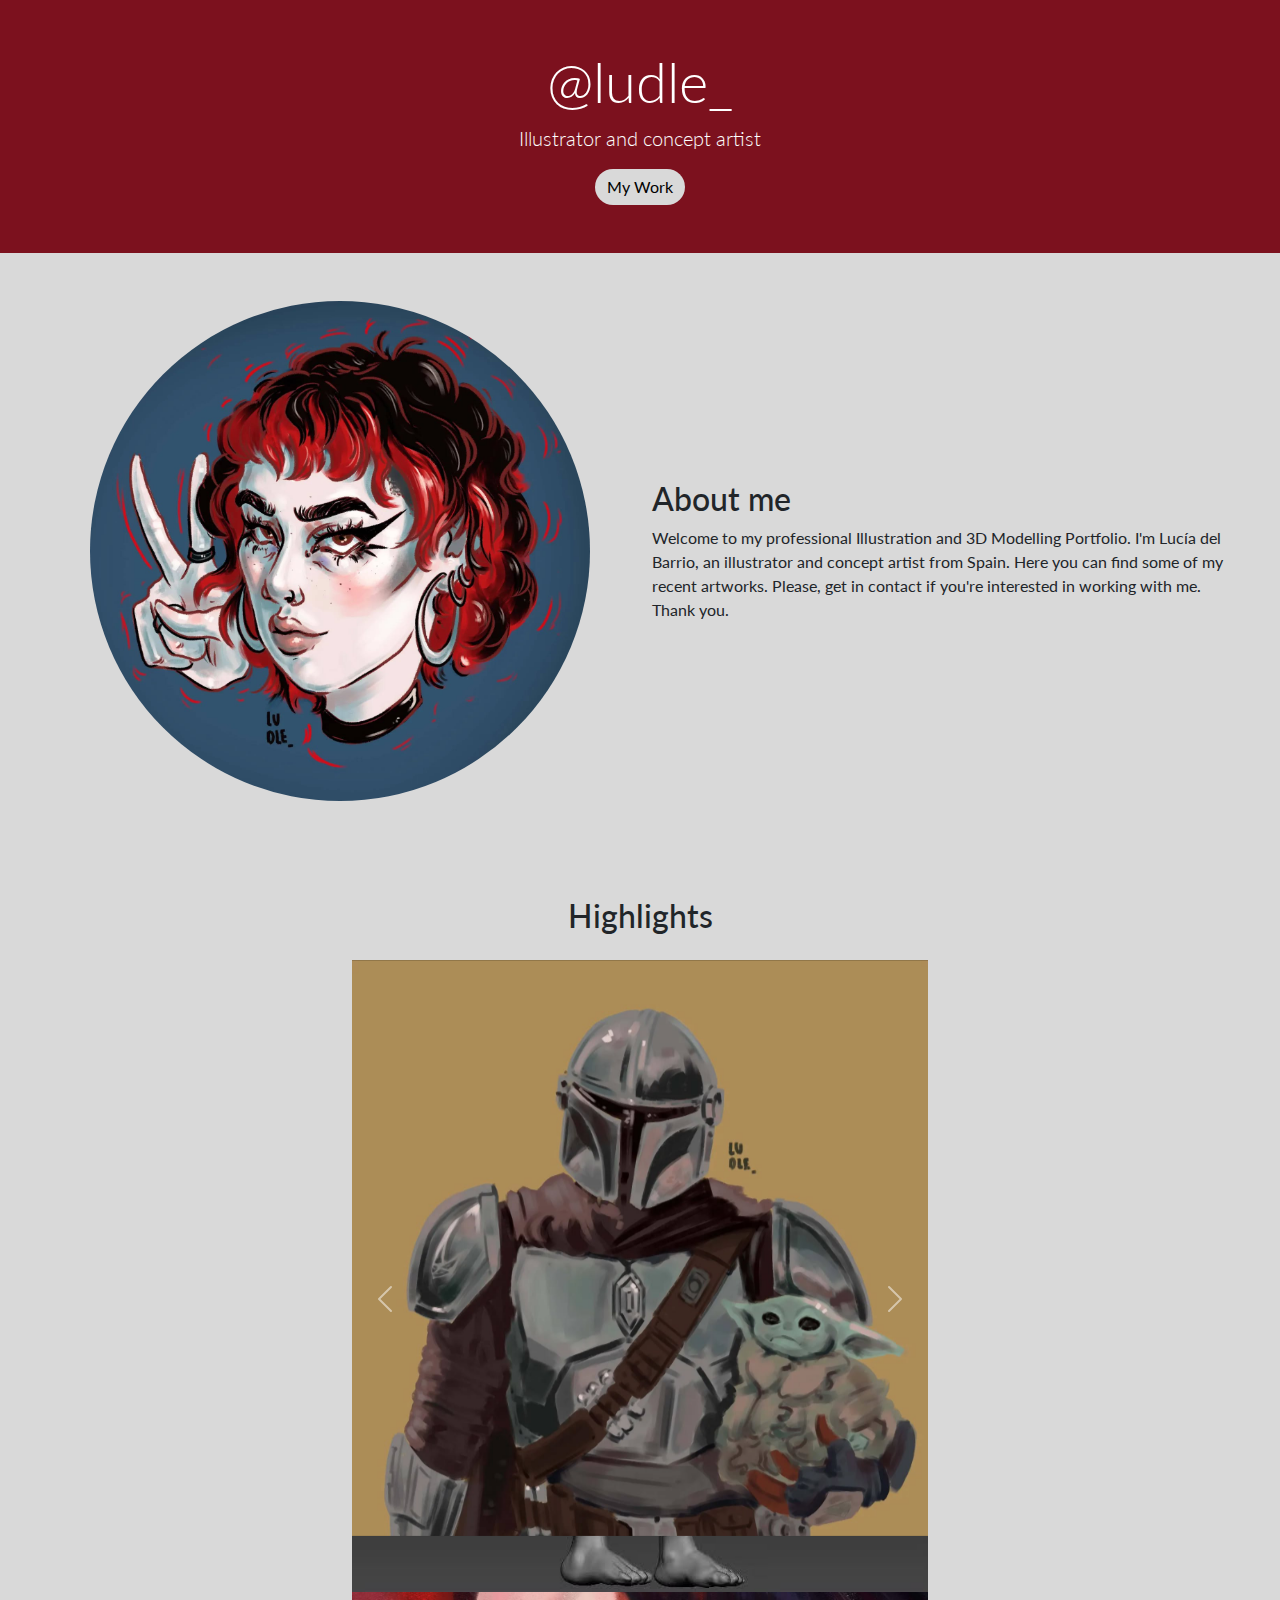
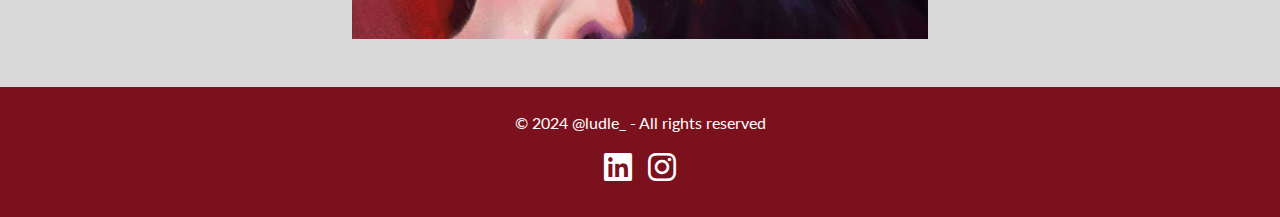
==== Ejercicio Bootstrap/index.html @ d41d49ed "Add files via upload" ====
<!DOCTYPE html>
<html lang="es">
  <head>
    <meta charset="UTF-8" />
    <meta name="viewport" content="width=device-width, initial-scale=1.0" />
    <link
      href="https://cdn.jsdelivr.net/npm/bootstrap@5.3.3/dist/css/bootstrap.min.css"
      rel="stylesheet"
      integrity="sha384-QWTKZyjpPEjISv5WaRU9OFeRpok6YctnYmDr5pNlyT2bRjXh0JMhjY6hW+ALEwIH"
      crossorigin="anonymous"
    />
    <link href="https://cdn.jsdelivr.net/npm/bootstrap@5.3.0/dist/css/bootstrap.min.css" rel="stylesheet">
    <script src="https://cdn.jsdelivr.net/npm/bootstrap@5.3.0/dist/js/bootstrap.bundle.min.js"></script>
    <link rel="preconnect" href="https://fonts.googleapis.com">
    <link rel="preconnect" href="https://fonts.gstatic.com" crossorigin>
    <link href="https://fonts.googleapis.com/css2?family=Kantumruy+Pro:ital,wght@0,100..700;1,100..700&family=Lato:ital,wght@0,100;0,300;0,400;0,700;0,900;1,100;1,300;1,400;1,700;1,900&family=Noto+Sans:ital,wght@0,100..900;1,100..900&family=Pacifico&display=swap" rel="stylesheet">
    <link href="https://cdnjs.cloudflare.com/ajax/libs/font-awesome/6.0.0-beta3/css/all.min.css" rel="stylesheet">
    <link rel="stylesheet" href="./styles/home.css" />
    <link rel="stylesheet" href="./styles/general.css" />
    <title>Portfolio</title>
  </head>
  <body class="body">

    <header class="color-primary font-white text-center py-5">
      <div class="container content-max">
        <h1 class="display-4">@ludle_ </h1>
        <p class="lead">Illustrator and concept artist</p>
        <a href="https://luciadelbarrio08.wixsite.com/website" class="btn btn-primary" role="button" target="_blank" rel="noopener noreferrer">My Work</a>
      </div>
    </header>

    <section class="color-secondary py-5" id="about">
        <div class="container content-max">
          <div class="row align-items-center">
            <div class="col-md-6 col-12 text-center">
              <img src="./images/icon.jpeg" class="rounded-circle img-fluid" alt="Foto de perfil estilo caricatura del artista">
            </div>
            <div class="col-md-6 col-12 mt-3">
              <h2>About me</h2>
              <p>Welcome to my professional Illustration and 3D Modelling Portfolio. I'm Lucía del Barrio, an illustrator and concept artist from Spain. Here you can find some of my recent artworks. Please, get in contact if you're interested in working with me. Thank you.</p>
            </div>
          </div>
        </div>
      </section>
    

      <section class="color-secondary py-5" id="projects">
        <div class="container content-max">
          <h2 class="text-center mb-4">Highlights</h2>
          <div class="row justify-content-center">
                <div id="carouselExample" class="carousel slide col-md-6 col-12">
                    <div class="carousel-inner">
                      <div class="carousel-item active">
                        <img src="./images/example1.jpg" class="d-block w-100" alt="Retrato realista tipo gótico de Vanessa Hudgens">
                      </div>
                      <div class="carousel-item active">
                        <img src="./images/example2.jpeg" class="d-block w-100" alt="Renderizado de orco para ejemplo de modelo 3D">
                      </div>
                      <div class="carousel-item active">
                        <img src="./images/example3.jpeg" class="d-block w-100" alt="Caricatura de El Mandaloriano y Grogu">
                      </div>
                    </div>
                    <button class="carousel-control-prev" type="button" data-bs-target="#carouselExample" data-bs-slide="prev">
                      <span class="carousel-control-prev-icon" aria-hidden="true"></span>
                      <span class="visually-hidden">Previous</span>
                    </button>
                    <button class="carousel-control-next" type="button" data-bs-target="#carouselExample" data-bs-slide="next">
                      <span class="carousel-control-next-icon" aria-hidden="true"></span>
                      <span class="visually-hidden">Next</span>
                    </button>
                  </div>
        </div>
      </section>

      <footer class="color-primary font-white text-center py-4">
        <div class="container">
          <p>© 2024 @ludle_ - All rights reserved</p>
          <div class="d-flex justify-content-center gap-3">
            <a href="https://www.linkedin.com/in/lucia-del-barrio-0894471b3/" class="social text-white mb-2" target="_blank" rel="noopener noreferrer">
                <i class="fab fa-linkedin fa-2x"></i>
            </a>
            <a href="https://www.instagram.com/ludle_/" class="social text-white" target="_blank" rel="noopener noreferrer">
                <i class="fab fa-instagram fa-2x"></i>
            </a>
            </div>
        </div>
      </footer>
      

  </body>
</html>
---- Ejercicio Bootstrap/styles/home.css ----
.btn-primary {
    background-color: #D9D9D9;
    color: black;
    border: none;
    border-width: .2rem;
    border-radius: 2rem;  
    cursor: pointer; 
    transition: background-color 0.3s ease;
}
.btn-primary:hover{
    background-color: #bfbfbf;
}
.img-fluid {
    width: 31.25rem;
    height: auto;
}
.carousel-inner img {
    height: auto; 
    object-fit: cover;
  }
---- Ejercicio Bootstrap/styles/general.css ----
* {
    margin: 0;
    padding: 0;
    font-family: "Lato", sans-serif;
}
.content-max {
    max-width: 75rem;
    margin: auto;
}
/** FONTS **/
.font-white {
    color: white;
}
.font-black {
   color: #0B0514; 
}
.lato-regular {
    font-family: "Lato", serif;
    font-weight: 400;
    font-style: normal;
  }
/** COLORS **/
.color-primary {
    background-color: #7c111e;
}
.color-secondary {
    background-color: #D9D9D9;
}
/**SECTIONS**/
.body {
    font-family: Lato, sans-serif;
}
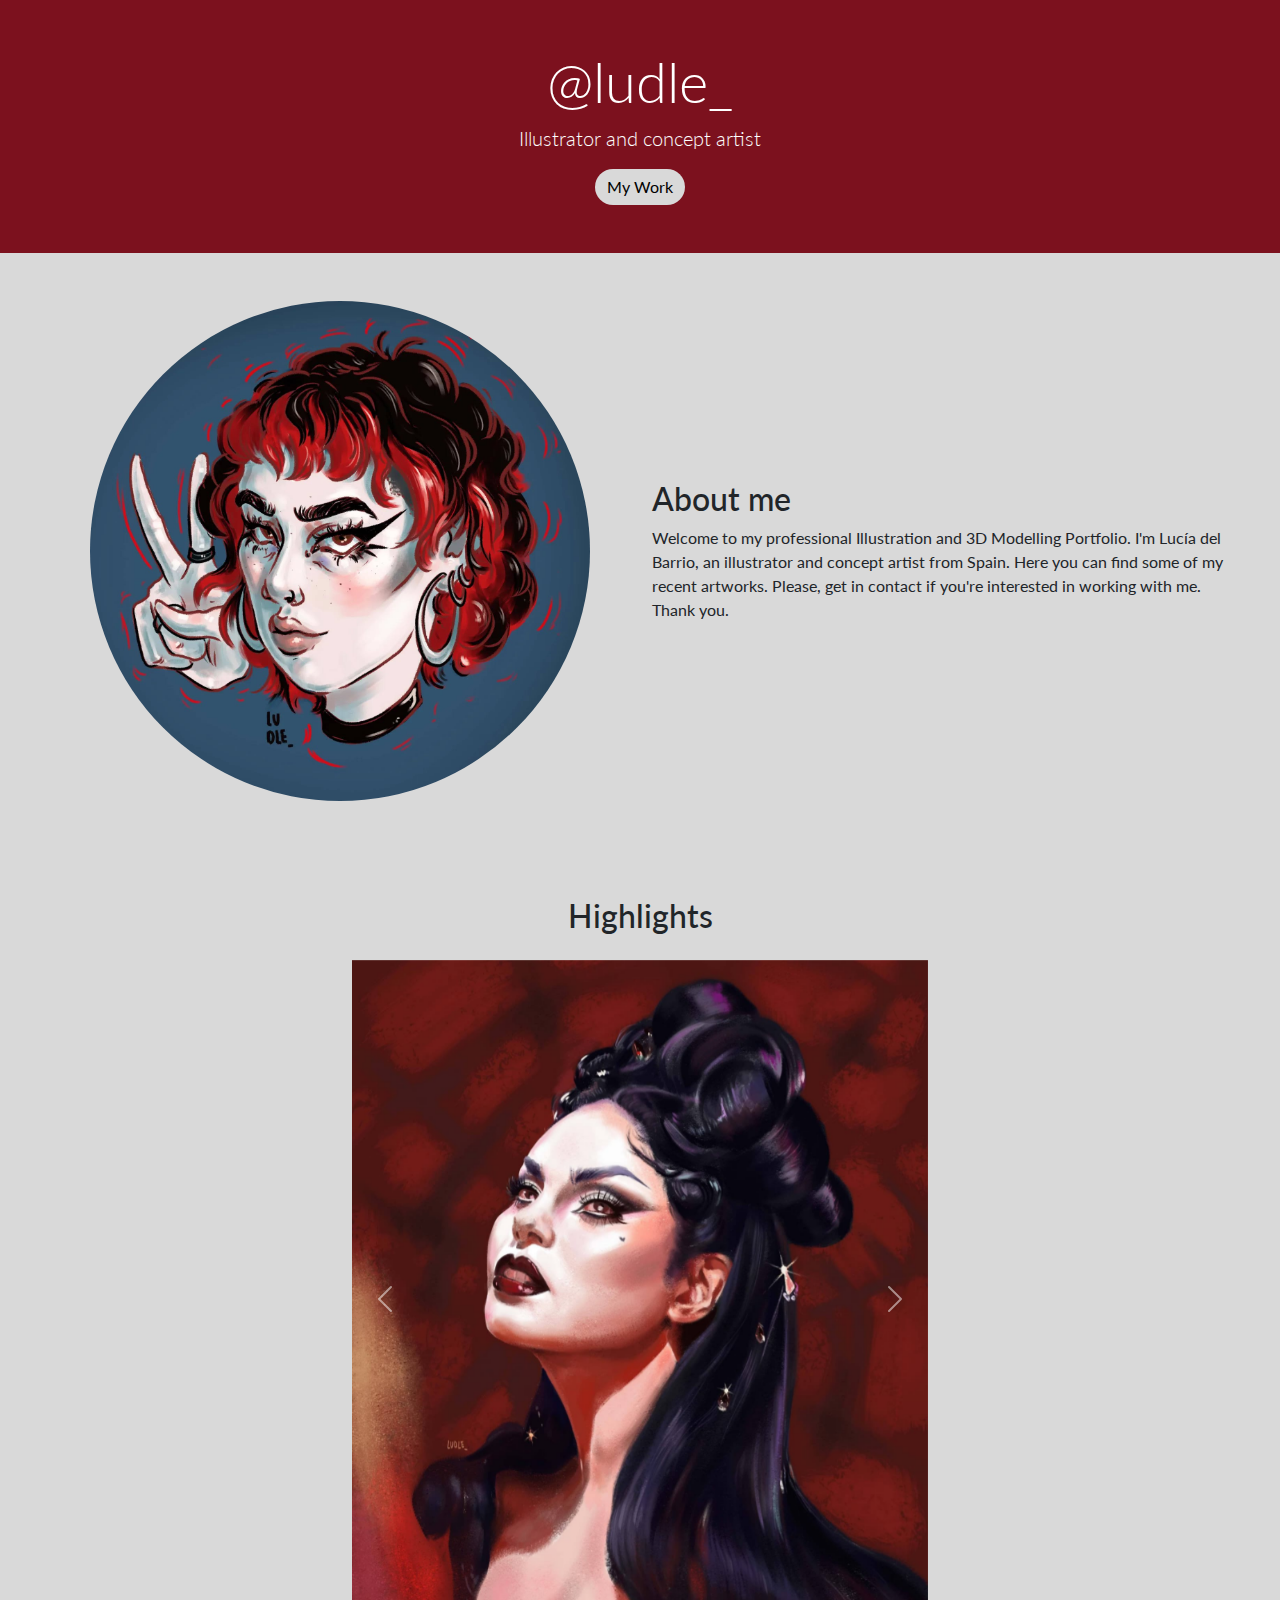
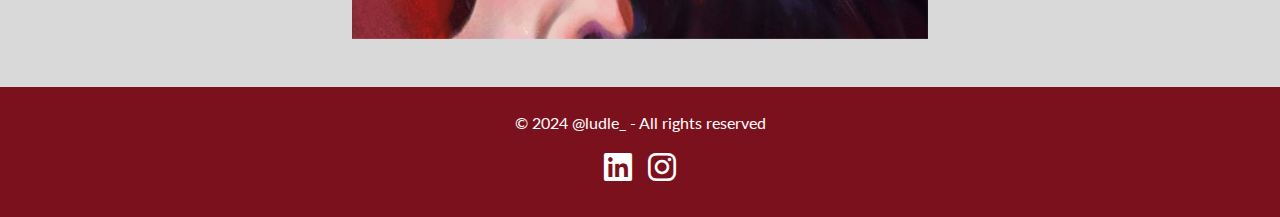
==== commit f1d160f8: "Add files via upload" ====
--- a/Ejercicio Bootstrap/index.html
+++ b/Ejercicio Bootstrap/index.html
@@ -53,10 +53,10 @@
                       <div class="carousel-item active">
                         <img src="./images/example1.jpg" class="d-block w-100" alt="Retrato realista tipo gótico de Vanessa Hudgens">
                       </div>
-                      <div class="carousel-item active">
+                      <div class="carousel-item">
                         <img src="./images/example2.jpeg" class="d-block w-100" alt="Renderizado de orco para ejemplo de modelo 3D">
                       </div>
-                      <div class="carousel-item active">
+                      <div class="carousel-item">
                         <img src="./images/example3.jpeg" class="d-block w-100" alt="Caricatura de El Mandaloriano y Grogu">
                       </div>
                     </div>
